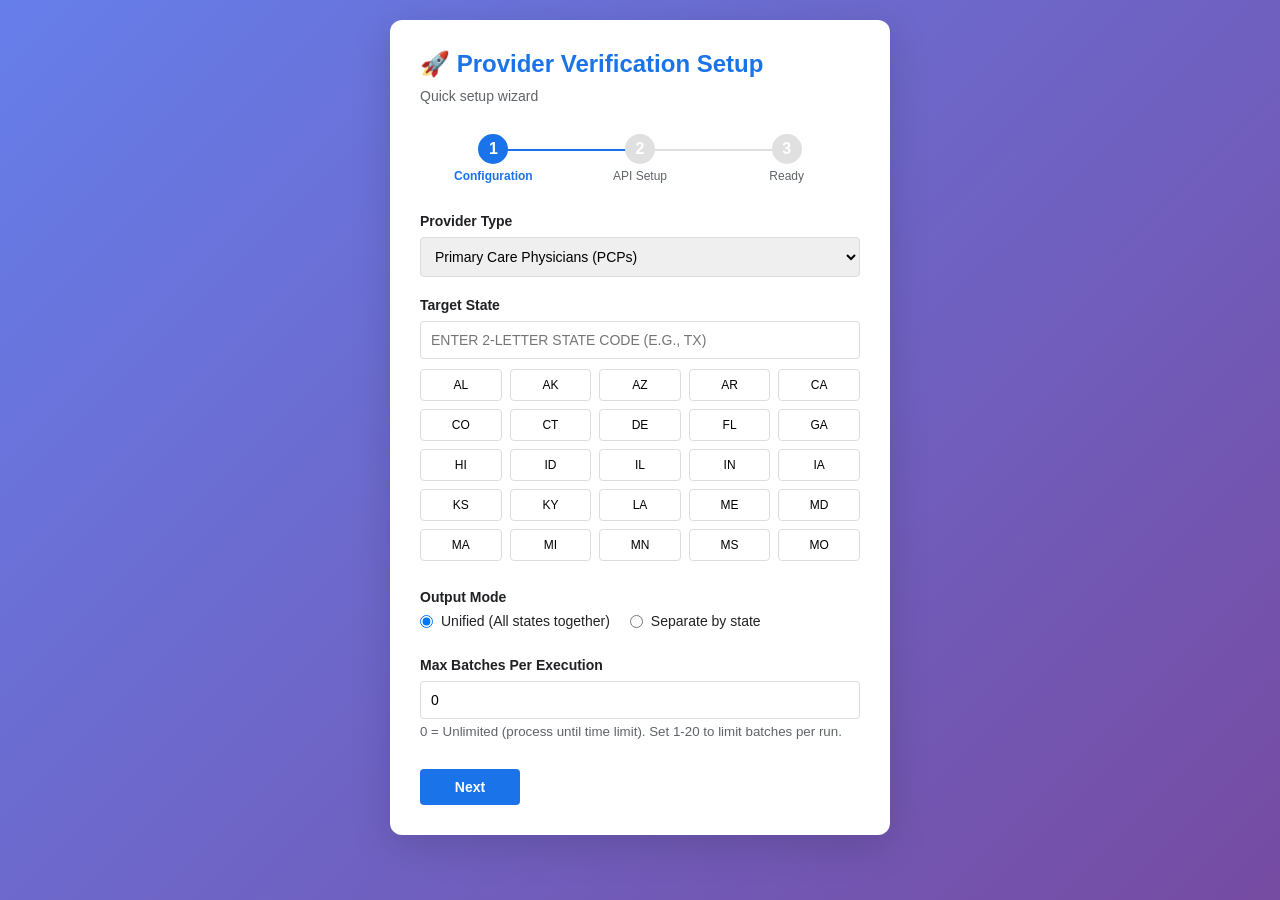
==== scripts/provider-search/QuickStartWizard.html @ f0023f79 "Reorganize project structure into clean hierarchy - scripts/provider-search/ - Provider verification" ====
<!DOCTYPE html>
<html>
<head>
  <base target="_top">
  <style>
    * { box-sizing: border-box; margin: 0; padding: 0; }
    
    body {
      font-family: -apple-system, BlinkMacSystemFont, 'Segoe UI', Roboto, Arial, sans-serif;
      padding: 20px;
      background: linear-gradient(135deg, #667eea 0%, #764ba2 100%);
      min-height: 100vh;
    }
    
    .wizard-container {
      background: white;
      border-radius: 12px;
      padding: 30px;
      box-shadow: 0 10px 40px rgba(0, 0, 0, 0.15);
      max-width: 500px;
      margin: 0 auto;
    }
    
    h1 { color: #1a73e8; margin-bottom: 10px; font-size: 24px; }
    .subtitle { color: #5f6368; margin-bottom: 30px; font-size: 14px; }
    
    .step-indicators { display: flex; justify-content: space-between; margin-bottom: 30px; }
    .step { flex: 1; text-align: center; position: relative; }
    
    .step:not(:last-child)::after {
      content: ''; position: absolute; top: 15px; right: -50%;
      width: 100%; height: 2px; background: #e0e0e0; z-index: 0;
    }
    
    .step.active::after { background: #1a73e8; }
    
    .step-circle {
      width: 30px; height: 30px; border-radius: 50%;
      background: #e0e0e0; color: white;
      display: inline-flex; align-items: center; justify-content: center;
      font-weight: bold; position: relative; z-index: 1; margin-bottom: 5px;
    }
    
    .step.active .step-circle { background: #1a73e8; }
    .step.completed .step-circle { background: #34a853; }
    .step-label { font-size: 12px; color: #5f6368; }
    .step.active .step-label { color: #1a73e8; font-weight: 600; }
    
    .wizard-content { min-height: 250px; }
    .form-group { margin-bottom: 20px; }
    
    label {
      display: block; margin-bottom: 8px;
      font-weight: 600; color: #202124; font-size: 14px;
    }
    
    input, select, textarea {
      width: 100%; padding: 10px;
      border: 1px solid #dadce0; border-radius: 4px;
      font-size: 14px; transition: all 0.3s;
    }
    
    input:focus, select:focus, textarea:focus {
      outline: none; border-color: #1a73e8;
      box-shadow: 0 0 0 3px rgba(26, 115, 232, 0.1);
    }
    
    .info-box {
      background: #e8f0fe; border: 1px solid #1a73e8;
      border-radius: 8px; padding: 15px; margin: 20px 0;
      font-size: 13px; color: #174ea6;
    }
    
    .success-box { background: #e6f4ea; border-color: #34a853; color: #0d652d; }
    .error-box { background: #fce8e6; border-color: #ea4335; color: #b31412; }
    
    .button-group {
      display: flex; gap: 10px; margin-top: 30px;
      justify-content: space-between;
    }
    
    button {
      padding: 10px 20px; border: none; border-radius: 4px;
      font-size: 14px; font-weight: 600; cursor: pointer;
      transition: all 0.3s; min-width: 100px;
    }
    
    .btn-primary { background: #1a73e8; color: white; }
    .btn-primary:hover { background: #1557b0; }
    .btn-secondary { background: #f8f9fa; color: #5f6368; border: 1px solid #dadce0; }
    .btn-secondary:hover { background: #e8eaed; }
    .btn-success { background: #34a853; color: white; }
    .btn-success:hover { background: #2d8e47; }
    
    .state-grid {
      display: grid; grid-template-columns: repeat(5, 1fr);
      gap: 8px; margin-top: 10px; max-height: 200px; overflow-y: auto;
    }
    
    .state-button {
      padding: 8px; text-align: center;
      border: 1px solid #dadce0; border-radius: 4px;
      background: white; cursor: pointer; font-size: 12px;
      transition: all 0.2s;
    }
    
    .state-button:hover { background: #f8f9fa; border-color: #1a73e8; }
    .state-button.selected { background: #1a73e8; color: white; }
    
    .spinner {
      border: 3px solid #f3f3f3; border-top: 3px solid #1a73e8;
      border-radius: 50%; width: 40px; height: 40px;
      animation: spin 1s linear infinite; margin: 20px auto;
    }
    
    @keyframes spin { 0% { transform: rotate(0deg); } 100% { transform: rotate(360deg); } }
  </style>
</head>
<body>
  <div class="wizard-container">
    <h1>🚀 Provider Verification Setup</h1>
    <p class="subtitle">Quick setup wizard</p>
    
    <div class="step-indicators">
      <div class="step active" id="step-1-indicator">
        <div class="step-circle">1</div>
        <div class="step-label">Configuration</div>
      </div>
      <div class="step" id="step-2-indicator">
        <div class="step-circle">2</div>
        <div class="step-label">API Setup</div>
      </div>
      <div class="step" id="step-3-indicator">
        <div class="step-circle">3</div>
        <div class="step-label">Ready</div>
      </div>
    </div>
    
    <div class="wizard-content" id="wizard-content">
      <!-- Step 1: Configuration -->
      <div id="step-1" class="step-content">
        <div class="form-group">
          <label for="provider-type">Provider Type</label>
          <select id="provider-type">
            <option value="PCP">Primary Care Physicians (PCPs)</option>
            <option value="OBGYN">OB/GYN Specialists</option>
            <option value="SPECIALIST">Other Specialists</option>
          </select>
        </div>
        
        <div class="form-group">
          <label for="state">Target State</label>
          <input type="text" id="state" placeholder="Enter 2-letter state code (e.g., TX)" 
                 maxlength="2" style="text-transform: uppercase" 
                 onkeyup="this.value = this.value.toUpperCase()">
          <div class="state-grid" id="state-grid"></div>
        </div>
        
        <div class="form-group">
          <label>Output Mode</label>
          <div style="display: flex; gap: 20px;">
            <label style="display: flex; align-items: center; font-weight: normal;">
              <input type="radio" name="output-mode" value="unified" checked style="width: auto; margin-right: 8px;">
              Unified (All states together)
            </label>
            <label style="display: flex; align-items: center; font-weight: normal;">
              <input type="radio" name="output-mode" value="separate" style="width: auto; margin-right: 8px;">
              Separate by state
            </label>
          </div>
        </div>
        
        <div class="form-group">
          <label for="max-batches">Max Batches Per Execution</label>
          <input type="number" id="max-batches" value="0" min="0" max="100">
          <small style="color: #5f6368; display: block; margin-top: 5px;">
            0 = Unlimited (process until time limit). Set 1-20 to limit batches per run.
          </small>
        </div>

        <div id="api-status-box"></div>
      </div>
      
      <!-- Step 2: API Setup -->
      <div id="step-2" class="step-content" style="display: none;">
        <div class="form-group">
          <label for="api-key">Google Places API Key</label>
          <input type="password" id="api-key" placeholder="Enter your API key">
          <small style="color: #5f6368; display: block; margin-top: 5px;">
            Get one from <a href="https://console.cloud.google.com" target="_blank">Google Cloud Console</a>
          </small>
        </div>
        
        <div class="info-box">
          <strong>How to get an API key:</strong><br>
          1. Go to Google Cloud Console<br>
          2. Create or select a project<br>
          3. Enable "Places API (New)"<br>
          4. Create credentials (API Key)<br>
          5. Copy and paste here
        </div>
        
        <button class="btn-secondary" onclick="testApiKey()" style="width: 100%;">Test API Key</button>
        <div id="api-test-result" style="margin-top: 10px;"></div>
      </div>
      
      <!-- Step 3: Ready -->
      <div id="step-3" class="step-content" style="display: none;">
        <div class="success-box">
          <h3>✅ Setup Complete!</h3>
          <p style="margin-top: 10px;">Ready to start verification.</p>
        </div>
        
        <div style="margin: 20px 0;">
          <h4 style="margin-bottom: 10px;">Summary:</h4>
          <div style="font-size: 13px;">
            <p><strong>Provider Type:</strong> <span id="summary-provider"></span></p>
            <p><strong>Target State:</strong> <span id="summary-state"></span></p>
            <p><strong>Output Mode:</strong> <span id="summary-mode"></span></p>
            <p><strong>Input Sheet:</strong> <span id="summary-input"></span></p>
            <p><strong>Max Batches:</strong> <span id="summary-batches"></span></p>
          </div>
        </div>
        
        <div class="info-box">
          <strong>What happens next:</strong><br>
          1. Click "Start Verification"<br>
          2. System will process providers in batches<br>
          3. Check verified, review, and error sheets for results
        </div>
      </div>
    </div>
    
    <div class="button-group">
      <button class="btn-secondary" id="btn-back" onclick="previousStep()" style="display: none;">Back</button>
      <button class="btn-primary" id="btn-next" onclick="nextStep()">Next</button>
      <button class="btn-success" id="btn-finish" onclick="finishSetup()" style="display: none;">Start Verification</button>
    </div>
  </div>
  
  <script>
    let currentStep = 1;
    const totalSteps = 3;
    let config = {
      providerType: 'PCP',
      state: 'TX',
      outputMode: 'unified',
      maxBatchesPerRun: 0,
      apiKey: ''
    };
    let skipApiSetup = false;

    const states = [
      'AL', 'AK', 'AZ', 'AR', 'CA', 'CO', 'CT', 'DE', 'FL', 'GA',
      'HI', 'ID', 'IL', 'IN', 'IA', 'KS', 'KY', 'LA', 'ME', 'MD',
      'MA', 'MI', 'MN', 'MS', 'MO', 'MT', 'NE', 'NV', 'NH', 'NJ',
      'NM', 'NY', 'NC', 'ND', 'OH', 'OK', 'OR', 'PA', 'RI', 'SC',
      'SD', 'TN', 'TX', 'UT', 'VT', 'VA', 'WA', 'WV', 'WI', 'WY'
    ];
    
    window.onload = function() {
      populateStateGrid();
      checkApiKey();
    };
    
    function populateStateGrid() {
      const grid = document.getElementById('state-grid');
      states.forEach(state => {
        const btn = document.createElement('div');
        btn.className = 'state-button';
        btn.textContent = state;
        btn.onclick = function() { selectState(state); };
        grid.appendChild(btn);
      });
    }
    
    function selectState(state) {
      document.getElementById('state').value = state;
      config.state = state;
      document.querySelectorAll('.state-button').forEach(btn => {
        btn.classList.toggle('selected', btn.textContent === state);
      });
    }
    
    function checkApiKey() {
      google.script.run.withSuccessHandler(hasKey => {
        skipApiSetup = hasKey;
        const box = document.getElementById('api-status-box');
        if (hasKey) {
          box.innerHTML = '<div class="success-box">✅ API Key Found! Will skip API setup.</div>';
        }
      }).checkApiKeyExists();
    }
    
    function updateStepIndicators() {
      for (let i = 1; i <= totalSteps; i++) {
        const indicator = document.getElementById(`step-${i}-indicator`);
        indicator.classList.remove('active', 'completed');
        if (i < currentStep) indicator.classList.add('completed');
        else if (i === currentStep) indicator.classList.add('active');
      }
    }
    
    function showStep(step) {
      for (let i = 1; i <= totalSteps; i++) {
        const content = document.getElementById(`step-${i}`);
        if (content) content.style.display = i === step ? 'block' : 'none';
      }
      
      document.getElementById('btn-back').style.display = step > 1 ? 'block' : 'none';
      document.getElementById('btn-next').style.display = step < totalSteps ? 'block' : 'none';
      document.getElementById('btn-finish').style.display = step === totalSteps ? 'block' : 'none';
      
      updateStepIndicators();
    }
    
    function validateCurrentStep() {
      if (currentStep === 1) {
        config.providerType = document.getElementById('provider-type').value;
        config.state = document.getElementById('state').value;
        config.outputMode = document.querySelector('input[name="output-mode"]:checked').value;
        config.maxBatchesPerRun = parseInt(document.getElementById('max-batches').value) || 0;
        
        if (!config.state || config.state.length !== 2) {
          alert('Please enter a valid 2-letter state code');
          return false;
        }
        return true;
      }
      
      if (currentStep === 2) {
        config.apiKey = document.getElementById('api-key').value;
        if (!config.apiKey) {
          alert('Please enter your API key');
          return false;
        }
        return true;
      }
      
      return true;
    }
    
    function nextStep() {
      if (!validateCurrentStep()) return;
      
      if (currentStep < totalSteps) {
        if (currentStep === 1 && skipApiSetup) {
          currentStep = 3;
          updateSummary();
        } else {
          currentStep++;
        }
        showStep(currentStep);
      }
    }
    
    function previousStep() {
      if (currentStep > 1) {
        if (currentStep === 3 && skipApiSetup) {
          currentStep = 1;
        } else {
          currentStep--;
        }
        showStep(currentStep);
      }
    }
    
    function testApiKey() {
      const apiKey = document.getElementById('api-key').value;
      const resultDiv = document.getElementById('api-test-result');
      
      if (!apiKey) {
        resultDiv.className = 'error-box';
        resultDiv.textContent = 'Please enter an API key';
        return;
      }
      
      resultDiv.className = 'info-box';
      resultDiv.innerHTML = '<div class="spinner"></div> Testing...';
      
      google.script.run
        .withSuccessHandler(result => {
          if (result.valid) {
            resultDiv.className = 'success-box';
            resultDiv.textContent = '✅ ' + result.message;
          } else {
            resultDiv.className = 'error-box';
            resultDiv.textContent = '❌ ' + result.message;
          }
        })
        .withFailureHandler(err => {
          resultDiv.className = 'error-box';
          resultDiv.textContent = '❌ Error: ' + err.message;
        })
        .testApiKeyValid(apiKey);
    }
    
    function updateSummary() {
      document.getElementById('summary-provider').textContent = config.providerType;
      document.getElementById('summary-state').textContent = config.state;
      document.getElementById('summary-mode').textContent = config.outputMode === 'unified' ? 'Unified' : 'Separate';
      document.getElementById('summary-input').textContent = `${config.providerType}_${config.state}_import`;
      document.getElementById('summary-batches').textContent = config.maxBatchesPerRun === 0 ? 'Unlimited' : config.maxBatchesPerRun;
    }
    
    function finishSetup() {
      const btn = document.getElementById('btn-finish');
      btn.disabled = true;
      btn.textContent = 'Starting...';
      
      google.script.run
        .withSuccessHandler(result => {
          if (result.success) {
            alert('Setup complete! Close this window and start verification from the menu.');
            google.script.host.close();
          } else {
            alert('Error: ' + (result.error || 'Unknown error'));
            btn.disabled = false;
            btn.textContent = 'Start Verification';
          }
        })
        .withFailureHandler(err => {
          alert('Error: ' + err.message);
          btn.disabled = false;
          btn.textContent = 'Start Verification';
        })
        .saveConfigAndStart(config);
    }
  </script>
</body>
</html>
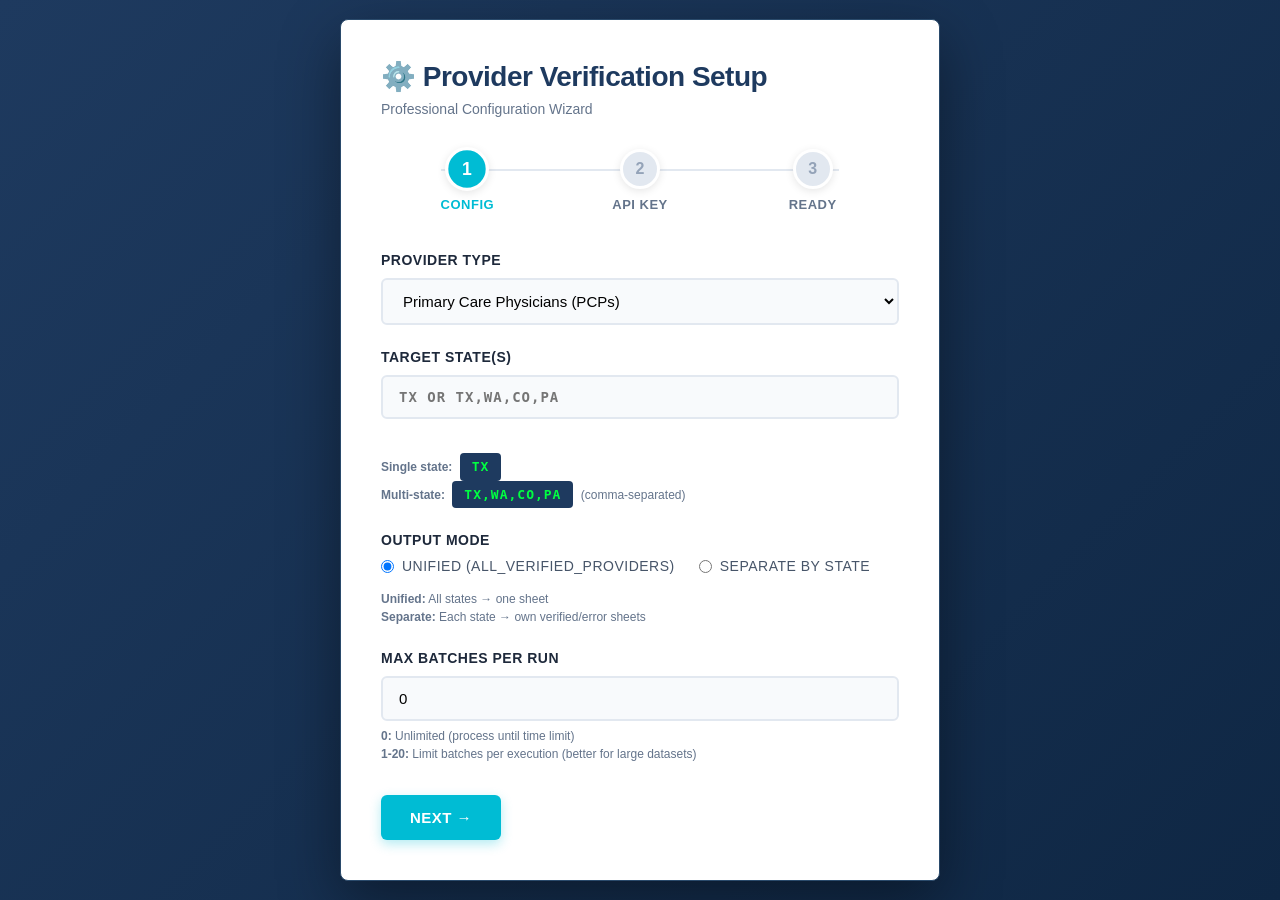
==== commit e989b65c: "Professional multi-state wizard + separate-by-state implementation ## ⏱️ Development Time: 3 minutes" ====
--- a/scripts/provider-search/QuickStartWizard.html
+++ b/scripts/provider-search/QuickStartWizard.html
@@ -4,138 +4,354 @@
   <base target="_top">
   <style>
     * { box-sizing: border-box; margin: 0; padding: 0; }
-    
+
     body {
-      font-family: -apple-system, BlinkMacSystemFont, 'Segoe UI', Roboto, Arial, sans-serif;
+      font-family: 'Inter', -apple-system, BlinkMacSystemFont, 'Segoe UI', Roboto, Arial, sans-serif;
+      padding: 0;
+      background: linear-gradient(135deg, #1e3a5f 0%, #0f2744 100%);
+      min-height: 100vh;
+      display: flex;
+      align-items: center;
+      justify-content: center;
+    }
+
+    .wizard-container {
+      background: #ffffff;
+      border-radius: 8px;
+      padding: 40px;
+      box-shadow: 0 20px 60px rgba(0, 0, 0, 0.4);
+      max-width: 600px;
+      width: 100%;
+      border: 1px solid #2a4a6b;
+    }
+
+    h1 {
+      color: #1e3a5f;
+      margin-bottom: 8px;
+      font-size: 28px;
+      font-weight: 700;
+      letter-spacing: -0.5px;
+    }
+
+    .subtitle {
+      color: #64748b;
+      margin-bottom: 32px;
+      font-size: 14px;
+      font-weight: 500;
+    }
+
+    .step-indicators {
+      display: flex;
+      justify-content: space-between;
+      margin-bottom: 40px;
+      position: relative;
+    }
+
+    .step-indicators::before {
+      content: '';
+      position: absolute;
+      top: 20px;
+      left: 60px;
+      right: 60px;
+      height: 2px;
+      background: #e2e8f0;
+      z-index: 0;
+    }
+
+    .step {
+      flex: 1;
+      text-align: center;
+      position: relative;
+      z-index: 1;
+    }
+
+    .step-circle {
+      width: 40px;
+      height: 40px;
+      border-radius: 50%;
+      background: #e2e8f0;
+      color: #94a3b8;
+      display: inline-flex;
+      align-items: center;
+      justify-content: center;
+      font-weight: 700;
+      font-size: 16px;
+      margin-bottom: 8px;
+      border: 3px solid #ffffff;
+      box-shadow: 0 2px 8px rgba(0,0,0,0.1);
+      transition: all 0.3s ease;
+    }
+
+    .step.active .step-circle {
+      background: #00bcd4;
+      color: white;
+      transform: scale(1.1);
+    }
+
+    .step.completed .step-circle {
+      background: #4caf50;
+      color: white;
+    }
+
+    .step-label {
+      font-size: 13px;
+      color: #64748b;
+      font-weight: 600;
+      text-transform: uppercase;
+      letter-spacing: 0.5px;
+    }
+
+    .step.active .step-label { color: #00bcd4; }
+    .step.completed .step-label { color: #4caf50; }
+
+    .wizard-content { min-height: 320px; }
+
+    .form-group {
+      margin-bottom: 24px;
+    }
+
+    label {
+      display: block;
+      margin-bottom: 10px;
+      font-weight: 700;
+      color: #1e293b;
+      font-size: 14px;
+      text-transform: uppercase;
+      letter-spacing: 0.5px;
+    }
+
+    input, select, textarea {
+      width: 100%;
+      padding: 12px 16px;
+      border: 2px solid #e2e8f0;
+      border-radius: 6px;
+      font-size: 15px;
+      transition: all 0.2s;
+      font-family: inherit;
+      background: #f8fafc;
+    }
+
+    input:focus, select:focus, textarea:focus {
+      outline: none;
+      border-color: #00bcd4;
+      background: white;
+      box-shadow: 0 0 0 4px rgba(0, 188, 212, 0.1);
+    }
+
+    input.monospace {
+      font-family: 'JetBrains Mono', 'Consolas', 'Monaco', monospace;
+      font-size: 14px;
+      font-weight: 600;
+      text-transform: uppercase;
+      letter-spacing: 1px;
+    }
+
+    .info-box {
+      background: #eff6ff;
+      border-left: 4px solid #3b82f6;
+      border-radius: 6px;
+      padding: 16px;
+      margin: 20px 0;
+      font-size: 13px;
+      color: #1e40af;
+      line-height: 1.6;
+    }
+
+    .success-box {
+      background: #f0fdf4;
+      border-left-color: #4caf50;
+      color: #166534;
+    }
+
+    .error-box {
+      background: #fef2f2;
+      border-left-color: #f44336;
+      color: #991b1b;
+    }
+
+    .warning-box {
+      background: #fffbeb;
+      border-left-color: #f59e0b;
+      color: #92400e;
+    }
+
+    .validation-msg {
+      margin-top: 8px;
+      font-size: 13px;
+      font-weight: 600;
+      min-height: 20px;
+    }
+
+    .validation-msg.valid { color: #4caf50; }
+    .validation-msg.invalid { color: #f44336; }
+
+    .button-group {
+      display: flex;
+      gap: 12px;
+      margin-top: 32px;
+      justify-content: space-between;
+    }
+
+    button {
+      padding: 14px 24px;
+      border: none;
+      border-radius: 6px;
+      font-size: 15px;
+      font-weight: 700;
+      cursor: pointer;
+      transition: all 0.2s;
+      min-width: 120px;
+      text-transform: uppercase;
+      letter-spacing: 0.5px;
+      font-family: inherit;
+    }
+
+    .btn-primary {
+      background: #00bcd4;
+      color: white;
+      box-shadow: 0 4px 12px rgba(0, 188, 212, 0.3);
+    }
+
+    .btn-primary:hover {
+      background: #00acc1;
+      transform: translateY(-2px);
+      box-shadow: 0 6px 16px rgba(0, 188, 212, 0.4);
+    }
+
+    .btn-secondary {
+      background: #e2e8f0;
+      color: #475569;
+      border: 2px solid #cbd5e1;
+    }
+
+    .btn-secondary:hover {
+      background: #cbd5e1;
+      border-color: #94a3b8;
+    }
+
+    .btn-success {
+      background: #4caf50;
+      color: white;
+      box-shadow: 0 4px 12px rgba(76, 175, 80, 0.3);
+    }
+
+    .btn-success:hover {
+      background: #45a049;
+      transform: translateY(-2px);
+      box-shadow: 0 6px 16px rgba(76, 175, 80, 0.4);
+    }
+
+    button:disabled {
+      opacity: 0.5;
+      cursor: not-allowed;
+      transform: none !important;
+    }
+
+    .code-pill {
+      display: inline-block;
+      background: #1e3a5f;
+      color: #00ff41;
+      padding: 4px 12px;
+      border-radius: 4px;
+      font-family: 'JetBrains Mono', monospace;
+      font-size: 13px;
+      font-weight: 600;
+      margin: 0 4px;
+      letter-spacing: 1px;
+    }
+
+    .config-summary {
+      background: #f8fafc;
+      border: 2px solid #e2e8f0;
+      border-radius: 6px;
       padding: 20px;
-      background: linear-gradient(135deg, #667eea 0%, #764ba2 100%);
-      min-height: 100vh;
-    }
-    
-    .wizard-container {
-      background: white;
-      border-radius: 12px;
-      padding: 30px;
-      box-shadow: 0 10px 40px rgba(0, 0, 0, 0.15);
-      max-width: 500px;
-      margin: 0 auto;
-    }
-    
-    h1 { color: #1a73e8; margin-bottom: 10px; font-size: 24px; }
-    .subtitle { color: #5f6368; margin-bottom: 30px; font-size: 14px; }
-    
-    .step-indicators { display: flex; justify-content: space-between; margin-bottom: 30px; }
-    .step { flex: 1; text-align: center; position: relative; }
-    
-    .step:not(:last-child)::after {
-      content: ''; position: absolute; top: 15px; right: -50%;
-      width: 100%; height: 2px; background: #e0e0e0; z-index: 0;
-    }
-    
-    .step.active::after { background: #1a73e8; }
-    
-    .step-circle {
-      width: 30px; height: 30px; border-radius: 50%;
-      background: #e0e0e0; color: white;
-      display: inline-flex; align-items: center; justify-content: center;
-      font-weight: bold; position: relative; z-index: 1; margin-bottom: 5px;
-    }
-    
-    .step.active .step-circle { background: #1a73e8; }
-    .step.completed .step-circle { background: #34a853; }
-    .step-label { font-size: 12px; color: #5f6368; }
-    .step.active .step-label { color: #1a73e8; font-weight: 600; }
-    
-    .wizard-content { min-height: 250px; }
-    .form-group { margin-bottom: 20px; }
-    
-    label {
-      display: block; margin-bottom: 8px;
-      font-weight: 600; color: #202124; font-size: 14px;
-    }
-    
-    input, select, textarea {
-      width: 100%; padding: 10px;
-      border: 1px solid #dadce0; border-radius: 4px;
-      font-size: 14px; transition: all 0.3s;
-    }
-    
-    input:focus, select:focus, textarea:focus {
-      outline: none; border-color: #1a73e8;
-      box-shadow: 0 0 0 3px rgba(26, 115, 232, 0.1);
-    }
-    
-    .info-box {
-      background: #e8f0fe; border: 1px solid #1a73e8;
-      border-radius: 8px; padding: 15px; margin: 20px 0;
-      font-size: 13px; color: #174ea6;
-    }
-    
-    .success-box { background: #e6f4ea; border-color: #34a853; color: #0d652d; }
-    .error-box { background: #fce8e6; border-color: #ea4335; color: #b31412; }
-    
-    .button-group {
-      display: flex; gap: 10px; margin-top: 30px;
+      margin: 20px 0;
+    }
+
+    .config-summary p {
+      margin: 8px 0;
+      font-size: 14px;
+      color: #334155;
+      display: flex;
       justify-content: space-between;
     }
-    
-    button {
-      padding: 10px 20px; border: none; border-radius: 4px;
-      font-size: 14px; font-weight: 600; cursor: pointer;
-      transition: all 0.3s; min-width: 100px;
-    }
-    
-    .btn-primary { background: #1a73e8; color: white; }
-    .btn-primary:hover { background: #1557b0; }
-    .btn-secondary { background: #f8f9fa; color: #5f6368; border: 1px solid #dadce0; }
-    .btn-secondary:hover { background: #e8eaed; }
-    .btn-success { background: #34a853; color: white; }
-    .btn-success:hover { background: #2d8e47; }
-    
-    .state-grid {
-      display: grid; grid-template-columns: repeat(5, 1fr);
-      gap: 8px; margin-top: 10px; max-height: 200px; overflow-y: auto;
-    }
-    
-    .state-button {
-      padding: 8px; text-align: center;
-      border: 1px solid #dadce0; border-radius: 4px;
-      background: white; cursor: pointer; font-size: 12px;
-      transition: all 0.2s;
-    }
-    
-    .state-button:hover { background: #f8f9fa; border-color: #1a73e8; }
-    .state-button.selected { background: #1a73e8; color: white; }
-    
+
+    .config-summary strong {
+      color: #1e293b;
+      font-weight: 700;
+    }
+
+    .help-text {
+      font-size: 12px;
+      color: #64748b;
+      margin-top: 6px;
+      line-height: 1.5;
+    }
+
     .spinner {
-      border: 3px solid #f3f3f3; border-top: 3px solid #1a73e8;
-      border-radius: 50%; width: 40px; height: 40px;
-      animation: spin 1s linear infinite; margin: 20px auto;
-    }
-    
-    @keyframes spin { 0% { transform: rotate(0deg); } 100% { transform: rotate(360deg); } }
+      border: 4px solid #e2e8f0;
+      border-top: 4px solid #00bcd4;
+      border-radius: 50%;
+      width: 50px;
+      height: 50px;
+      animation: spin 0.8s linear infinite;
+      margin: 20px auto;
+    }
+
+    @keyframes spin {
+      0% { transform: rotate(0deg); }
+      100% { transform: rotate(360deg); }
+    }
+
+    .radio-group {
+      display: flex;
+      gap: 24px;
+      margin-top: 8px;
+    }
+
+    .radio-option {
+      display: flex;
+      align-items: center;
+      font-weight: 500;
+      font-size: 14px;
+      color: #475569;
+    }
+
+    .radio-option input[type="radio"] {
+      width: auto;
+      margin-right: 8px;
+      cursor: pointer;
+    }
+
+    .status-icon {
+      display: inline-block;
+      width: 20px;
+      height: 20px;
+      margin-right: 8px;
+      font-size: 16px;
+    }
   </style>
 </head>
 <body>
   <div class="wizard-container">
-    <h1>🚀 Provider Verification Setup</h1>
-    <p class="subtitle">Quick setup wizard</p>
-    
+    <h1>⚙️ Provider Verification Setup</h1>
+    <p class="subtitle">Professional Configuration Wizard</p>
+
     <div class="step-indicators">
       <div class="step active" id="step-1-indicator">
         <div class="step-circle">1</div>
-        <div class="step-label">Configuration</div>
+        <div class="step-label">Config</div>
       </div>
       <div class="step" id="step-2-indicator">
         <div class="step-circle">2</div>
-        <div class="step-label">API Setup</div>
+        <div class="step-label">API Key</div>
       </div>
       <div class="step" id="step-3-indicator">
         <div class="step-circle">3</div>
         <div class="step-label">Ready</div>
       </div>
     </div>
-    
+
     <div class="wizard-content" id="wizard-content">
       <!-- Step 1: Configuration -->
       <div id="step-1" class="step-content">
@@ -147,151 +363,195 @@
             <option value="SPECIALIST">Other Specialists</option>
           </select>
         </div>
-        
+
         <div class="form-group">
-          <label for="state">Target State</label>
-          <input type="text" id="state" placeholder="Enter 2-letter state code (e.g., TX)" 
-                 maxlength="2" style="text-transform: uppercase" 
-                 onkeyup="this.value = this.value.toUpperCase()">
-          <div class="state-grid" id="state-grid"></div>
-        </div>
-        
+          <label for="states">Target State(s)</label>
+          <input type="text" id="states" class="monospace"
+                 placeholder="TX or TX,WA,CO,PA"
+                 oninput="validateAndFormatStates()">
+          <div id="state-validation" class="validation-msg"></div>
+          <div class="help-text">
+            <strong>Single state:</strong> <span class="code-pill">TX</span><br>
+            <strong>Multi-state:</strong> <span class="code-pill">TX,WA,CO,PA</span> (comma-separated)
+          </div>
+        </div>
+
         <div class="form-group">
           <label>Output Mode</label>
-          <div style="display: flex; gap: 20px;">
-            <label style="display: flex; align-items: center; font-weight: normal;">
-              <input type="radio" name="output-mode" value="unified" checked style="width: auto; margin-right: 8px;">
-              Unified (All states together)
+          <div class="radio-group">
+            <label class="radio-option">
+              <input type="radio" name="output-mode" value="unified" checked>
+              Unified (All_Verified_Providers)
             </label>
-            <label style="display: flex; align-items: center; font-weight: normal;">
-              <input type="radio" name="output-mode" value="separate" style="width: auto; margin-right: 8px;">
-              Separate by state
+            <label class="radio-option">
+              <input type="radio" name="output-mode" value="separate">
+              Separate by State
             </label>
           </div>
-        </div>
-        
+          <div class="help-text">
+            <strong>Unified:</strong> All states → one sheet<br>
+            <strong>Separate:</strong> Each state → own verified/error sheets
+          </div>
+        </div>
+
         <div class="form-group">
-          <label for="max-batches">Max Batches Per Execution</label>
+          <label for="max-batches">Max Batches Per Run</label>
           <input type="number" id="max-batches" value="0" min="0" max="100">
-          <small style="color: #5f6368; display: block; margin-top: 5px;">
-            0 = Unlimited (process until time limit). Set 1-20 to limit batches per run.
-          </small>
+          <div class="help-text">
+            <strong>0:</strong> Unlimited (process until time limit)<br>
+            <strong>1-20:</strong> Limit batches per execution (better for large datasets)
+          </div>
         </div>
 
         <div id="api-status-box"></div>
       </div>
-      
+
       <!-- Step 2: API Setup -->
       <div id="step-2" class="step-content" style="display: none;">
         <div class="form-group">
           <label for="api-key">Google Places API Key</label>
-          <input type="password" id="api-key" placeholder="Enter your API key">
-          <small style="color: #5f6368; display: block; margin-top: 5px;">
-            Get one from <a href="https://console.cloud.google.com" target="_blank">Google Cloud Console</a>
-          </small>
-        </div>
-        
+          <input type="password" id="api-key" placeholder="AIzaSy..." class="monospace">
+          <div class="help-text">
+            Get from <a href="https://console.cloud.google.com" target="_blank" style="color: #00bcd4; font-weight: 600;">Google Cloud Console</a> → Enable "Places API (New)" → Create API Key
+          </div>
+        </div>
+
         <div class="info-box">
-          <strong>How to get an API key:</strong><br>
-          1. Go to Google Cloud Console<br>
-          2. Create or select a project<br>
+          <strong>📋 Quick Setup:</strong><br>
+          1. Visit Google Cloud Console<br>
+          2. Create/select project<br>
           3. Enable "Places API (New)"<br>
-          4. Create credentials (API Key)<br>
-          5. Copy and paste here
-        </div>
-        
-        <button class="btn-secondary" onclick="testApiKey()" style="width: 100%;">Test API Key</button>
+          4. Create API Key credentials<br>
+          5. Copy & paste above
+        </div>
+
+        <button class="btn-secondary" onclick="testApiKey()" style="width: 100%;">🔍 Test API Key</button>
         <div id="api-test-result" style="margin-top: 10px;"></div>
       </div>
-      
+
       <!-- Step 3: Ready -->
       <div id="step-3" class="step-content" style="display: none;">
         <div class="success-box">
-          <h3>✅ Setup Complete!</h3>
-          <p style="margin-top: 10px;">Ready to start verification.</p>
-        </div>
-        
-        <div style="margin: 20px 0;">
-          <h4 style="margin-bottom: 10px;">Summary:</h4>
-          <div style="font-size: 13px;">
-            <p><strong>Provider Type:</strong> <span id="summary-provider"></span></p>
-            <p><strong>Target State:</strong> <span id="summary-state"></span></p>
-            <p><strong>Output Mode:</strong> <span id="summary-mode"></span></p>
-            <p><strong>Input Sheet:</strong> <span id="summary-input"></span></p>
-            <p><strong>Max Batches:</strong> <span id="summary-batches"></span></p>
-          </div>
-        </div>
-        
+          <h3 style="margin-bottom: 8px;">✅ Configuration Complete</h3>
+          <p>System is ready for verification.</p>
+        </div>
+
+        <div class="config-summary">
+          <h4 style="margin-bottom: 16px; color: #1e293b; font-size: 16px;">Configuration Summary</h4>
+          <p><strong>Provider Type:</strong> <span id="summary-provider"></span></p>
+          <p><strong>Target States:</strong> <span id="summary-states"></span></p>
+          <p><strong>Output Mode:</strong> <span id="summary-mode"></span></p>
+          <p><strong>Input Sheet:</strong> <span id="summary-input"></span></p>
+          <p><strong>Output Sheets:</strong> <span id="summary-output"></span></p>
+          <p><strong>Max Batches:</strong> <span id="summary-batches"></span></p>
+        </div>
+
         <div class="info-box">
-          <strong>What happens next:</strong><br>
-          1. Click "Start Verification"<br>
-          2. System will process providers in batches<br>
-          3. Check verified, review, and error sheets for results
+          <strong>🚀 Next Steps:</strong><br>
+          1. Click "Start Verification" below<br>
+          2. System processes providers in batches<br>
+          3. Results appear in verified/review/error sheets<br>
+          4. Check progress via menu: Provider Suite → Stats Report
         </div>
       </div>
     </div>
-    
+
     <div class="button-group">
-      <button class="btn-secondary" id="btn-back" onclick="previousStep()" style="display: none;">Back</button>
-      <button class="btn-primary" id="btn-next" onclick="nextStep()">Next</button>
-      <button class="btn-success" id="btn-finish" onclick="finishSetup()" style="display: none;">Start Verification</button>
+      <button class="btn-secondary" id="btn-back" onclick="previousStep()" style="display: none;">← Back</button>
+      <button class="btn-primary" id="btn-next" onclick="nextStep()">Next →</button>
+      <button class="btn-success" id="btn-finish" onclick="finishSetup()" style="display: none;">🚀 Start Verification</button>
     </div>
   </div>
-  
+
   <script>
     let currentStep = 1;
     const totalSteps = 3;
     let config = {
       providerType: 'PCP',
-      state: 'TX',
+      states: 'TX',
       outputMode: 'unified',
       maxBatchesPerRun: 0,
       apiKey: ''
     };
     let skipApiSetup = false;
 
-    const states = [
-      'AL', 'AK', 'AZ', 'AR', 'CA', 'CO', 'CT', 'DE', 'FL', 'GA',
-      'HI', 'ID', 'IL', 'IN', 'IA', 'KS', 'KY', 'LA', 'ME', 'MD',
-      'MA', 'MI', 'MN', 'MS', 'MO', 'MT', 'NE', 'NV', 'NH', 'NJ',
-      'NM', 'NY', 'NC', 'ND', 'OH', 'OK', 'OR', 'PA', 'RI', 'SC',
-      'SD', 'TN', 'TX', 'UT', 'VT', 'VA', 'WA', 'WV', 'WI', 'WY'
-    ];
-    
     window.onload = function() {
-      populateStateGrid();
+      loadCurrentConfig();
       checkApiKey();
     };
-    
-    function populateStateGrid() {
-      const grid = document.getElementById('state-grid');
-      states.forEach(state => {
-        const btn = document.createElement('div');
-        btn.className = 'state-button';
-        btn.textContent = state;
-        btn.onclick = function() { selectState(state); };
-        grid.appendChild(btn);
-      });
-    }
-    
-    function selectState(state) {
-      document.getElementById('state').value = state;
-      config.state = state;
-      document.querySelectorAll('.state-button').forEach(btn => {
-        btn.classList.toggle('selected', btn.textContent === state);
-      });
-    }
-    
+
+    function loadCurrentConfig() {
+      google.script.run
+        .withSuccessHandler(serverConfig => {
+          if (serverConfig && serverConfig.TARGET_STATES) {
+            // Load existing config
+            document.getElementById('states').value = serverConfig.TARGET_STATES;
+            document.getElementById('provider-type').value = serverConfig.PROVIDER_TYPE || 'PCP';
+            document.getElementById('max-batches').value = serverConfig.MAX_BATCHES_PER_RUN || 0;
+
+            if (serverConfig.USE_UNIFIED_OUTPUT !== undefined) {
+              const mode = serverConfig.USE_UNIFIED_OUTPUT ? 'unified' : 'separate';
+              document.querySelector(`input[name="output-mode"][value="${mode}"]`).checked = true;
+            }
+
+            config.states = serverConfig.TARGET_STATES;
+            config.providerType = serverConfig.PROVIDER_TYPE || 'PCP';
+            config.maxBatchesPerRun = serverConfig.MAX_BATCHES_PER_RUN || 0;
+            config.outputMode = serverConfig.USE_UNIFIED_OUTPUT ? 'unified' : 'separate';
+
+            validateAndFormatStates();
+          }
+        })
+        .withFailureHandler(err => {
+          console.log('Could not load config:', err);
+          // Continue with defaults
+        })
+        .getConfig();
+    }
+
     function checkApiKey() {
       google.script.run.withSuccessHandler(hasKey => {
         skipApiSetup = hasKey;
         const box = document.getElementById('api-status-box');
         if (hasKey) {
-          box.innerHTML = '<div class="success-box">✅ API Key Found! Will skip API setup.</div>';
+          box.innerHTML = '<div class="success-box"><span class="status-icon">✓</span><strong>API Key Configured</strong> - Will skip API setup step</div>';
+        } else {
+          box.innerHTML = '<div class="warning-box"><span class="status-icon">⚠</span><strong>No API Key Found</strong> - You\'ll need to set one up</div>';
         }
       }).checkApiKeyExists();
     }
-    
+
+    function validateAndFormatStates() {
+      const input = document.getElementById('states');
+      const validationDiv = document.getElementById('state-validation');
+      const value = input.value.toUpperCase().trim();
+
+      if (!value) {
+        validationDiv.className = 'validation-msg invalid';
+        validationDiv.textContent = '✗ State(s) required';
+        return false;
+      }
+
+      // Split and validate
+      const states = value.split(',').map(s => s.trim()).filter(s => s.length > 0);
+      const invalid = states.filter(s => s.length !== 2);
+
+      if (invalid.length > 0) {
+        validationDiv.className = 'validation-msg invalid';
+        validationDiv.textContent = `✗ Invalid: ${invalid.join(', ')} (must be 2 letters)`;
+        return false;
+      }
+
+      // Valid
+      const formatted = states.join(',');
+      input.value = formatted;
+      config.states = formatted;
+
+      validationDiv.className = 'validation-msg valid';
+      validationDiv.textContent = `✓ ${states.length} state${states.length > 1 ? 's' : ''} selected: ${formatted}`;
+      return true;
+    }
+
     function updateStepIndicators() {
       for (let i = 1; i <= totalSteps; i++) {
         const indicator = document.getElementById(`step-${i}-indicator`);
@@ -300,34 +560,32 @@
         else if (i === currentStep) indicator.classList.add('active');
       }
     }
-    
+
     function showStep(step) {
       for (let i = 1; i <= totalSteps; i++) {
         const content = document.getElementById(`step-${i}`);
         if (content) content.style.display = i === step ? 'block' : 'none';
       }
-      
+
       document.getElementById('btn-back').style.display = step > 1 ? 'block' : 'none';
       document.getElementById('btn-next').style.display = step < totalSteps ? 'block' : 'none';
       document.getElementById('btn-finish').style.display = step === totalSteps ? 'block' : 'none';
-      
+
       updateStepIndicators();
     }
-    
+
     function validateCurrentStep() {
       if (currentStep === 1) {
         config.providerType = document.getElementById('provider-type').value;
-        config.state = document.getElementById('state').value;
         config.outputMode = document.querySelector('input[name="output-mode"]:checked').value;
         config.maxBatchesPerRun = parseInt(document.getElementById('max-batches').value) || 0;
-        
-        if (!config.state || config.state.length !== 2) {
-          alert('Please enter a valid 2-letter state code');
+
+        if (!validateAndFormatStates()) {
           return false;
         }
         return true;
       }
-      
+
       if (currentStep === 2) {
         config.apiKey = document.getElementById('api-key').value;
         if (!config.apiKey) {
@@ -336,13 +594,13 @@
         }
         return true;
       }
-      
+
       return true;
     }
-    
+
     function nextStep() {
       if (!validateCurrentStep()) return;
-      
+
       if (currentStep < totalSteps) {
         if (currentStep === 1 && skipApiSetup) {
           currentStep = 3;
@@ -353,7 +611,7 @@
         showStep(currentStep);
       }
     }
-    
+
     function previousStep() {
       if (currentStep > 1) {
         if (currentStep === 3 && skipApiSetup) {
@@ -364,20 +622,20 @@
         showStep(currentStep);
       }
     }
-    
+
     function testApiKey() {
       const apiKey = document.getElementById('api-key').value;
       const resultDiv = document.getElementById('api-test-result');
-      
+
       if (!apiKey) {
         resultDiv.className = 'error-box';
-        resultDiv.textContent = 'Please enter an API key';
+        resultDiv.textContent = '❌ Please enter an API key';
         return;
       }
-      
+
       resultDiv.className = 'info-box';
-      resultDiv.innerHTML = '<div class="spinner"></div> Testing...';
-      
+      resultDiv.innerHTML = '<div class="spinner"></div> Testing API key...';
+
       google.script.run
         .withSuccessHandler(result => {
           if (result.valid) {
@@ -394,38 +652,60 @@
         })
         .testApiKeyValid(apiKey);
     }
-    
+
     function updateSummary() {
+      const statesArray = config.states.split(',').map(s => s.trim());
+      const stateLabel = statesArray.length === 1 ? statesArray[0] : 'MultiState';
+
       document.getElementById('summary-provider').textContent = config.providerType;
-      document.getElementById('summary-state').textContent = config.state;
-      document.getElementById('summary-mode').textContent = config.outputMode === 'unified' ? 'Unified' : 'Separate';
-      document.getElementById('summary-input').textContent = `${config.providerType}_${config.state}_import`;
+      document.getElementById('summary-states').innerHTML = statesArray.map(s =>
+        `<span class="code-pill">${s}</span>`
+      ).join(' ');
+      document.getElementById('summary-mode').textContent = config.outputMode === 'unified' ? 'Unified' : 'Separate by State';
+
+      // Input sheet name
+      document.getElementById('summary-input').innerHTML = `<span class="code-pill">${config.providerType}_${stateLabel}_import</span>`;
+
+      // Output sheet names
+      let outputSheets;
+      if (config.outputMode === 'unified') {
+        outputSheets = '<span class="code-pill">All_Verified_Providers</span>, <span class="code-pill">All_Provider_Errors</span>';
+      } else {
+        outputSheets = statesArray.map(s =>
+          `<span class="code-pill">${config.providerType}_${s}_*</span>`
+        ).join(', ');
+      }
+      document.getElementById('summary-output').innerHTML = outputSheets;
+
       document.getElementById('summary-batches').textContent = config.maxBatchesPerRun === 0 ? 'Unlimited' : config.maxBatchesPerRun;
     }
-    
+
     function finishSetup() {
       const btn = document.getElementById('btn-finish');
       btn.disabled = true;
-      btn.textContent = 'Starting...';
-      
+      btn.textContent = 'Saving...';
+
       google.script.run
         .withSuccessHandler(result => {
           if (result.success) {
-            alert('Setup complete! Close this window and start verification from the menu.');
-            google.script.host.close();
+            btn.textContent = '✓ Complete!';
+            setTimeout(() => {
+              alert('Setup complete! Close this window and start verification from the menu:\nProvider Suite → Automated Verification → Start Verification');
+              google.script.host.close();
+            }, 500);
           } else {
             alert('Error: ' + (result.error || 'Unknown error'));
             btn.disabled = false;
-            btn.textContent = 'Start Verification';
+            btn.textContent = '🚀 Start Verification';
           }
         })
         .withFailureHandler(err => {
           alert('Error: ' + err.message);
           btn.disabled = false;
-          btn.textContent = 'Start Verification';
+          btn.textContent = '🚀 Start Verification';
         })
         .saveConfigAndStart(config);
     }
   </script>
 </body>
-</html>+</html>
